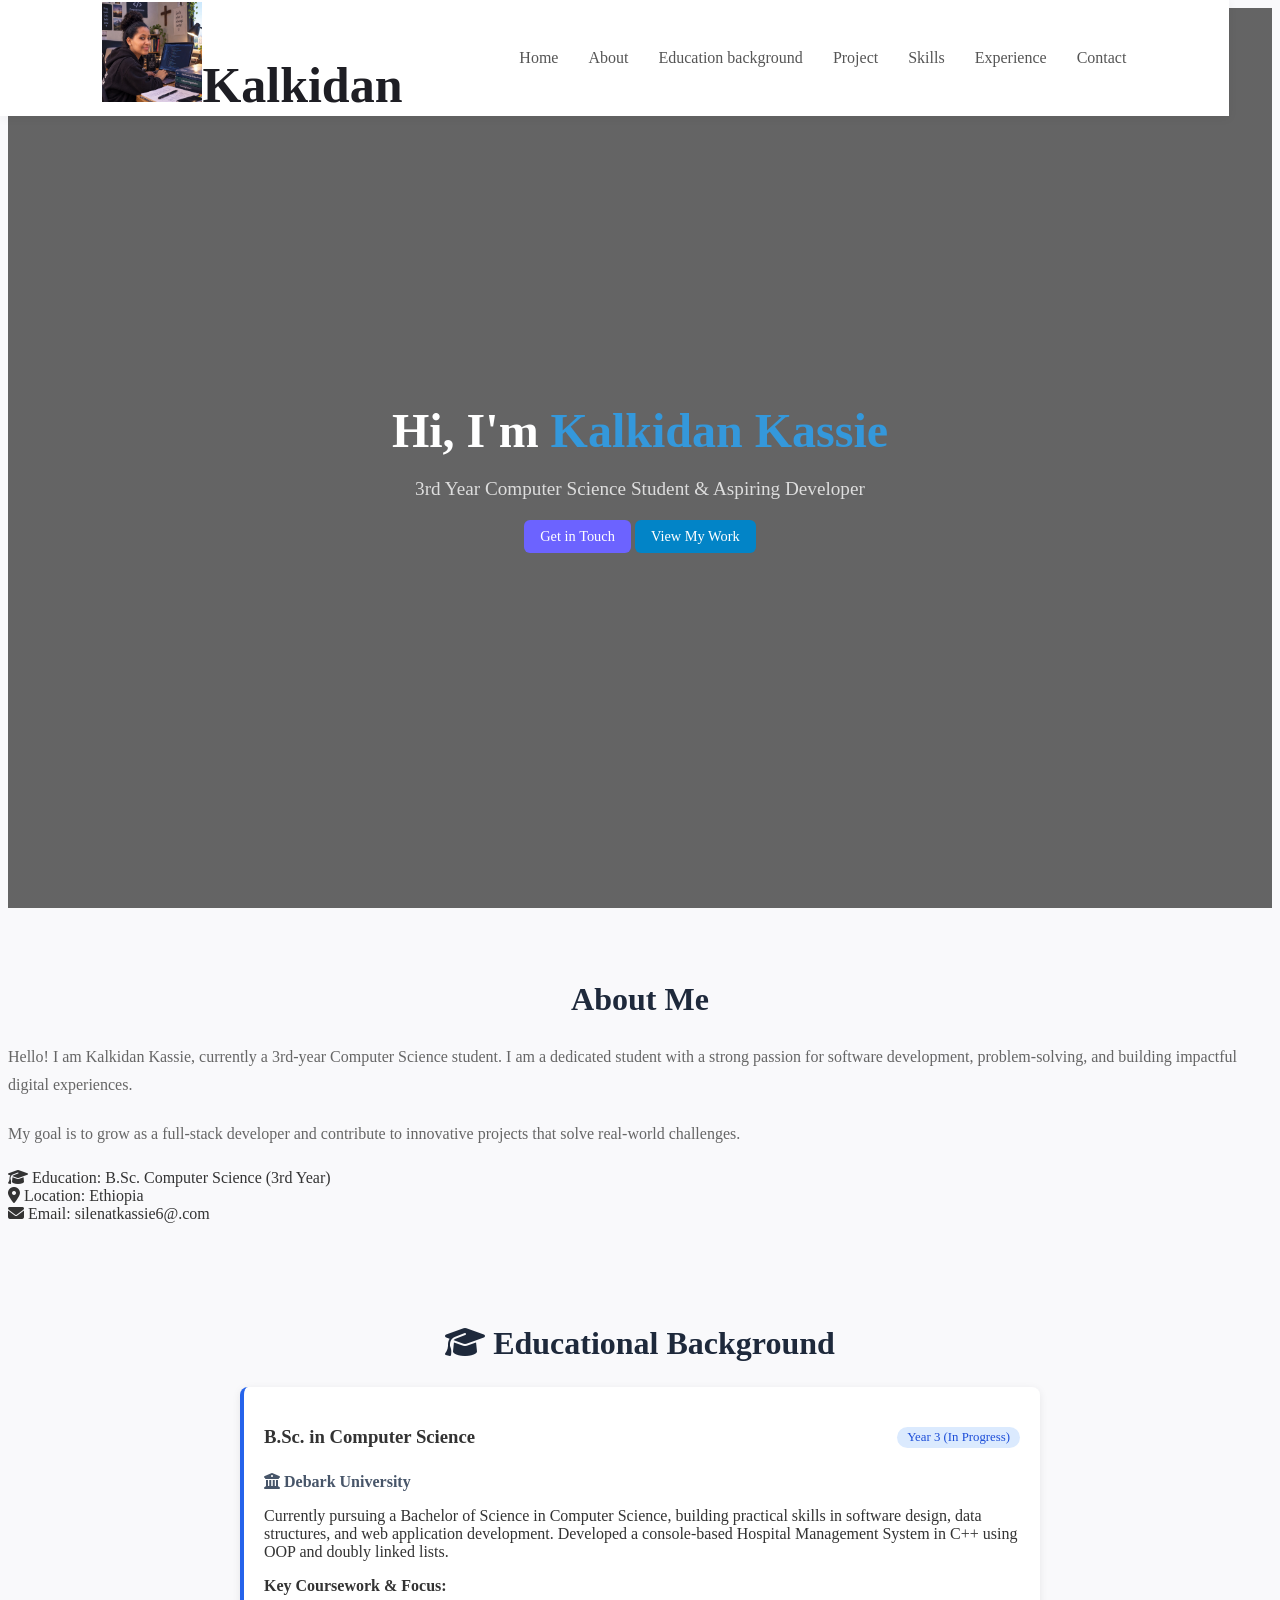
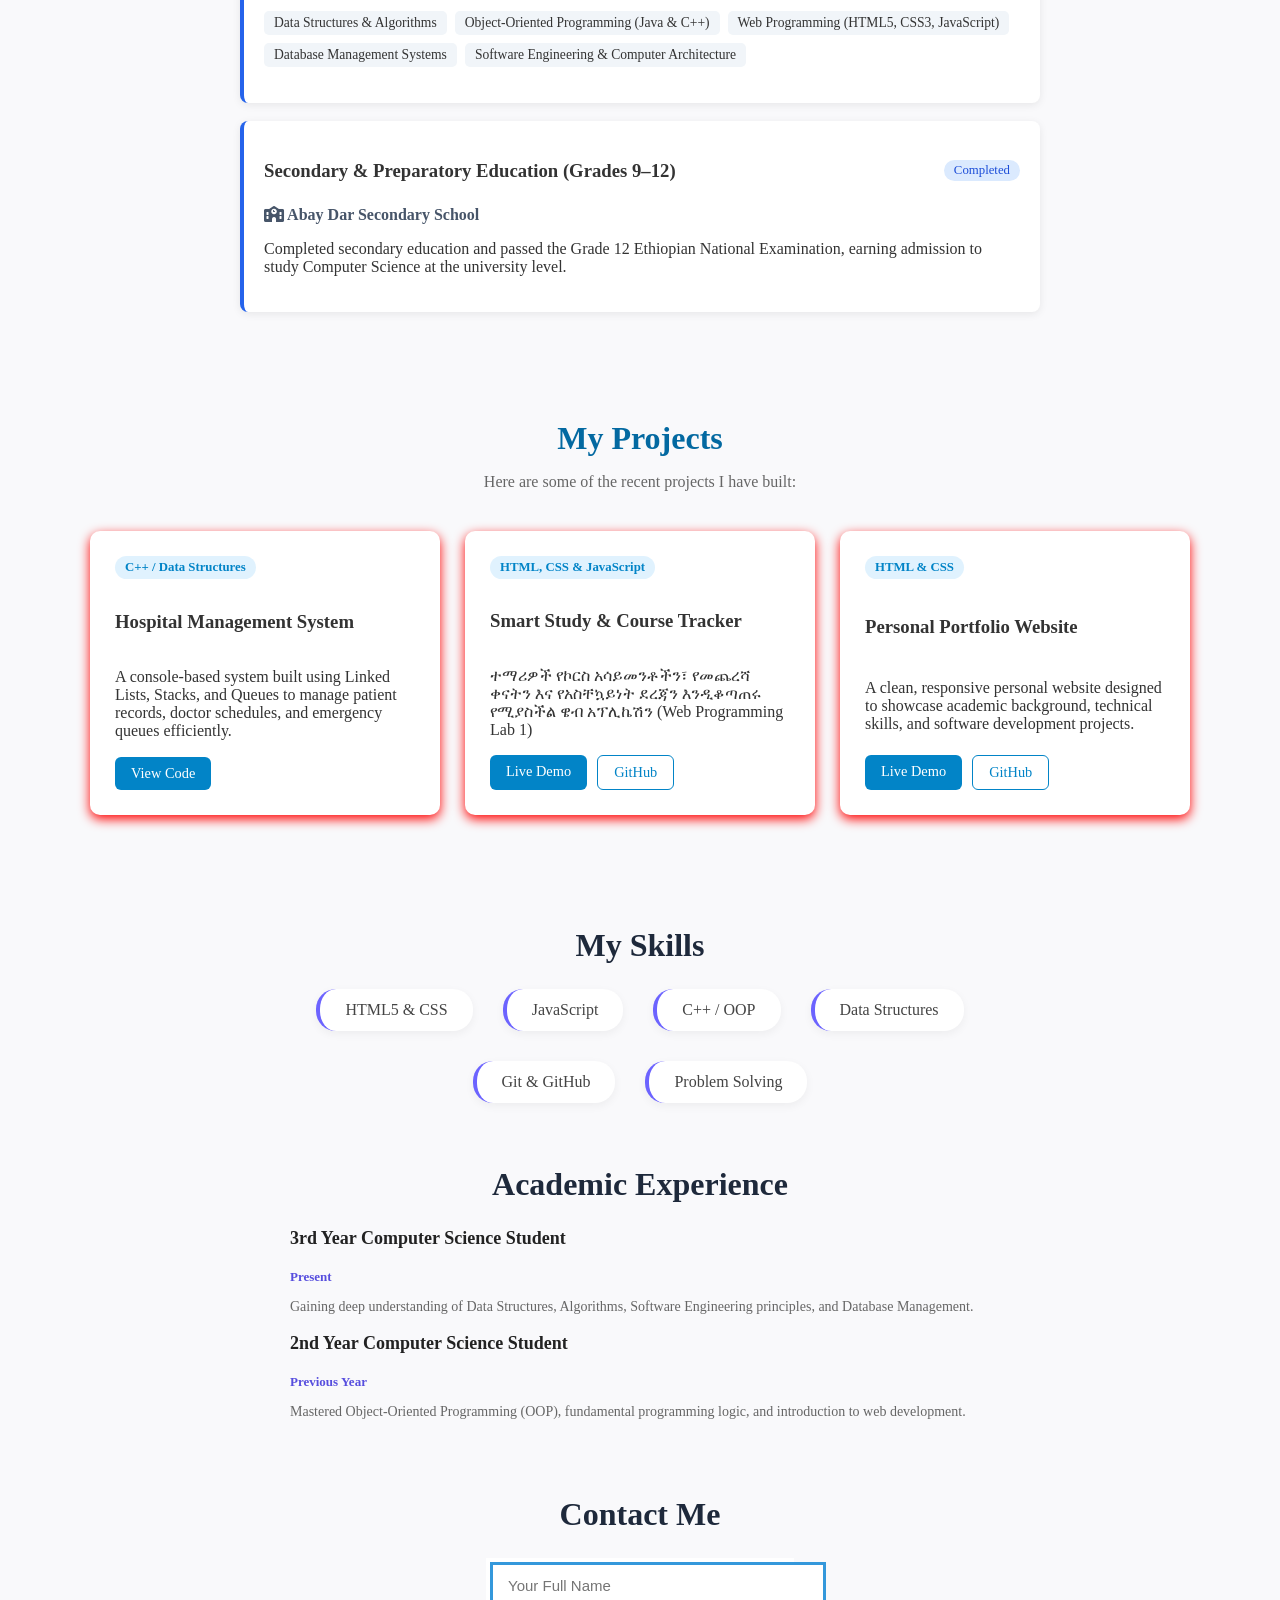
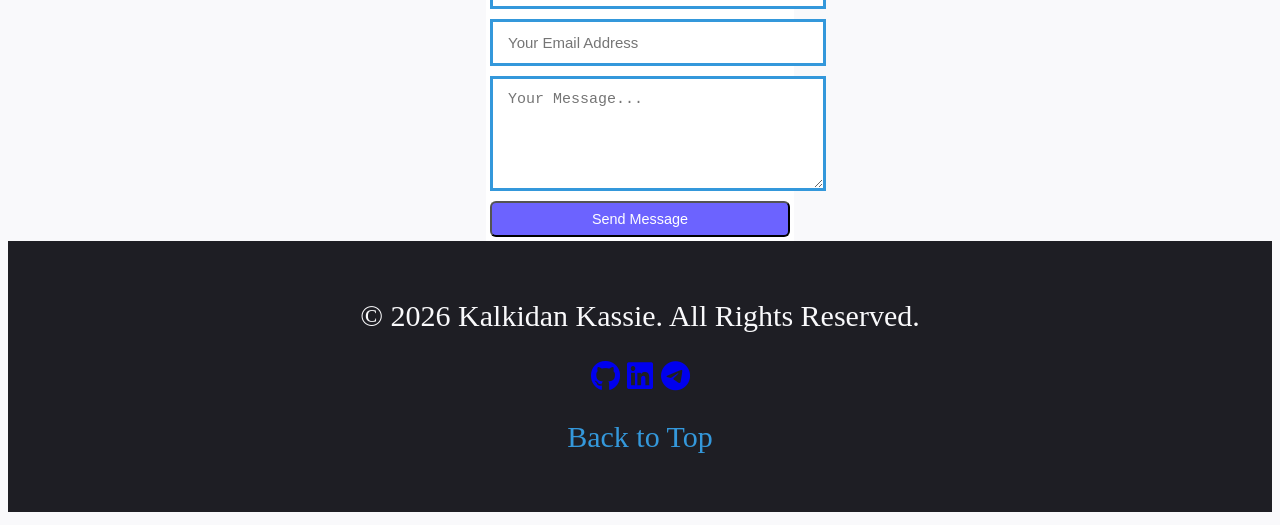
==== index.html @ 424e153a "Rename portifolio.html to index.html" ====
<!DOCTYPE html>
<html lang="en">
<head>
    <meta charset="UTF-8">
    <meta name="viewport" content="width=device-width, initial-scale=1.0">
    <title>Kalkidan Kassie - Portfolio</title>
    <link rel="stylesheet" href="cs.css">
    <link rel="stylesheet" href="https://cdnjs.cloudflare.com/ajax/libs/font-awesome/6.4.0/css/all.min.css" crossorigin="anonymous" referrerpolicy="no-referrer">
</head>
<body>

    <header>
        <div class="logo"><img src="si.jpg" alt="error" height="100px" width="100px">Kalkidan </div>
        <nav>
            <a href="#home" >Home</a>
            <a href="#about">About</a>
               <a href="#education " >Education background</a>
            <a href="#projects">Project</a>
            <a href="#skills">Skills</a>
            <a href="#experience">Experience</a>
            <a href="#contact" >Contact</a>
           
            
        </nav>
    </header>

    <section id="home"class="hero" >
        <div class="hero-content">
            <h1>Hi, I'm <span>Kalkidan Kassie</span></h1>
            <p>3rd Year Computer Science Student & Aspiring Developer</p>
           <a href="#contact" class="btn primary">Get in Touch</a>
           <a href="#projects" class="btn">View My Work</a>
        </div>
    </section>
    <br> <br>
    
    <section id="about" class="about">
        <h2 class="section-title">About Me</h2>
        <div class="about-container">
            <div class="about-text"> 
                <p>Hello! I am Kalkidan Kassie, currently a 3rd-year Computer Science student. I am a dedicated student with a strong passion for software development, problem-solving, and building impactful digital experiences.</p>
                <p>My goal is to grow as a full-stack developer and contribute to innovative projects that solve real-world challenges.</p>

                <div class="personal-info">
                    <div><i class="fa-solid fa-graduation-cap"></i> Education: B.Sc. Computer Science (3rd Year)</div>
                    <div><i class="fa-solid fa-location-dot"></i> Location: Ethiopia</div>
                    <div><i class="fa-solid fa-envelope"></i> Email: silenatkassie6@.com</div>
                </div>
            </div>
        </div>
    </section>  
    <br> <br>  
    <!-- Educational Background Section (Expanded Version) -->
<section id="education" class="education-section">
  <div class="container">
    <h2 class="section-title">
      <i class="fas fa-graduation-cap"></i> Educational Background
    </h2>

    <div class="education-timeline">
      <!-- University Education -->
      <div class="education-card">
        <div class="edu-header">
          <h3>B.Sc. in Computer Science</h3>
          <span class="edu-status">Year 3 (In Progress)</span>
        </div>
        <h4 class="institution">
          <i class="fas fa-university"></i> Debark University
        </h4>
        <p class="edu-description">
          Currently pursuing a Bachelor of Science in Computer Science, building practical skills in software design, data structures, and web application development. Developed a console-based Hospital Management System in C++ using OOP and doubly linked lists.
        </p>
        <div class="courses-list">
          <strong>Key Coursework & Focus:</strong>
          <ul>
            <li>Data Structures & Algorithms</li>
            <li>Object-Oriented Programming (Java & C++)</li>
            <li>Web Programming (HTML5, CSS3, JavaScript)</li>
            <li>Database Management Systems</li>
            <li>Software Engineering & Computer Architecture</li>
          </ul>
        </div>
      </div>

      <!-- High School Education -->
      <div class="education-card">
        <div class="edu-header">
          <h3>Secondary & Preparatory Education (Grades 9–12)</h3>
          <span class="edu-status">Completed</span>
        </div>
        <h4 class="institution">
          <i class="fas fa-school"></i> Abay Dar Secondary School
        </h4>
        <p class="edu-description">
          Completed secondary education and passed the Grade 12 Ethiopian National Examination, earning admission to study Computer Science at the university level.
        </p>
      </div>
    </div>
  </div>
</section>

    <!-- Projects Section -->
    <section id="projects" class="projects-section">
        <h2>My Projects</h2>
        <p class="section-subtitle">Here are some of the recent projects I have built:</p>

        <div class="projects-container">
            
            <!-- 1. Hospital Management System -->
            <div class="project-card">
                <div class="project-badge">C++ / Data Structures</div>
                <h3>Hospital Management System</h3>
                <p>A console-based system built using Linked Lists, Stacks, and Queues to manage patient records, doctor schedules, and emergency queues efficiently.</p>
                <div class="project-links">
                    
                    <a href="https://github.com/silenatkassie6-art/hospital-management-system" target="_blank" class="btn">View Code</a>
                    
                </div>
            </div>

            <!-- 2. Smart Study & Course Tracker (ይህ ከ tracker.html ጋር ያገናኘዋል) -->
            <div class="project-card">
                <div class="project-badge">HTML, CSS & JavaScript</div>
                <h3>Smart Study & Course Tracker</h3>
                <p>ተማሪዎች የኮርስ አሳይመንቶችን፣ የመጨረሻ ቀናትን እና የአስቸኳይነት ደረጃን እንዲቆጣጠሩ የሚያስችል ዌብ አፕሊኬሽን (Web Programming Lab 1)</p>
                <div class="project-links">
                    <a href="tracker.html" target="_blank" class="btn">Live Demo</a>
                    <a href="https://github.com/silenatkassie6-art/Silenat-Kassie" target="_blank" class="btn btn-outline">GitHub</a>
                </div>
            </div>

            <!-- 3. Personal Portfolio Website -->
            <div class="project-card">
                <div class="project-badge">HTML & CSS</div>
                <h3>Personal Portfolio Website</h3>
                <p>A clean, responsive personal website designed to showcase academic background, technical skills, and software development projects.</p>
                <div class="project-links">
                    <a href="portifolio.html" class="btn">Live Demo</a>
                    <a href="#" class="btn btn-outline">GitHub</a>
                </div>
            </div>

        </div>
    </section>
    <br><br>

    <section id="skills" class="skills">
        <h2 class="section-title">My <span>Skills</span></h2>
        <div class="skills-grid">
            <div class="skill-item">HTML5 & CSS</div>
            <div class="skill-item">JavaScript</div>
            <div class="skill-item">C++ / OOP</div>
            <div class="skill-item">Data Structures</div>
            <div class="skill-item">Git & GitHub</div>
            <div class="skill-item">Problem Solving</div>
        </div>
    </section>
    <br><br>

    <section id="experience" class="experience">
        <h2 class="section-title">Academic <span>Experience</span></h2>
        <div class="timeline">
            <div class="timeline-item">
                <h3>3rd Year Computer Science Student</h3>
                <span>Present</span>
                <p>Gaining deep understanding of Data Structures, Algorithms, Software Engineering principles, and Database Management.</p>
            </div>
            <div class="timeline-item">
                <h3>2nd Year Computer Science Student</h3>
                <span>Previous Year</span>
                <p>Mastered Object-Oriented Programming (OOP), fundamental programming logic, and introduction to web development.</p>
            </div>
        </div>
    </section>
    <br><br>

    <section id="contact" class="contact">
        <h2 class="section-title">Contact <span>Me</span></h2>
        <div class="contact-box">
            <form>
                <input type="text" placeholder="Your Full Name" required>
                <input type="email" placeholder="Your Email Address" required>
                <textarea rows="5" placeholder="Your Message..." required></textarea>
                <button type="submit" class="btn primary">Send Message</button>
            </form>
        </div>
    </section>

    <footer>
        <div class="foot"></div>
        <p>© 2026 Kalkidan Kassie. All Rights Reserved.</p>
        <div class="social-links" style="margin: 10px 0;">
           <a href="https://github.com/silenatkassie6-art" target="_blank" aria-label="GitHub Profile"><i class="fab fa-github"></i></a>
            <a href="https://linkedin.com" target="_blank" aria-label="LinkedIn Profile"><i class="fab fa-linkedin"></i></a>
            <a href="https://t.me/kal27_r" target="_blank" aria-label="Telegram"><i class="fab fa-telegram"></i></a>
        </div>
        <p><a href="#home">Back to Top</a></p>
    </footer>
</body>
</html>
---- cs.css ----
body {
    background-color: #f9f9fb;
    color: #333;
}

header {
    position: fixed;
    top: 0;
    left: 0;
    width: 80%;
    background: #ffffff;
    box-shadow: 0 2px 10px rgba(0,0,0,0.05);
    display: flex;
  justify-content: flex-end;
  justify-content: space-between;
    align-items: center;
    padding: 2px 8%;
   z-index: 1000; 
}

.logo {
    font-size: 50px;
    font-weight: 700;
    color:#1e1e24;
}

.logo span {
    color: #574ede;
}

nav {
    display: flex;
    align-items: center;
    gap: 30px;
}

nav a {
    text-decoration: none;
    color: #555;
    font-weight: 500;

}

nav a:hover, nav a.active {
    color:#3498db;
}



.hero{
    height: 100vh;
    background: linear-gradient(rgba(0,0,0,0.6), rgba(0,0,0,0.6)), url('https://images.unsplash.com/photo-1555066931-4365d14bab8c?auto=format&fit=crop&w=1350&q=80') no-repeat center center/cover;
    display: flex;
    justify-content: center;
    align-items: center;
    text-align: center;
    color: #fff;
    padding: 0 20px;
    margin-bottom: 10px;
}

.hero-content h1 {
    font-size: 3rem;
    margin-bottom: 10px;
}

.hero-content h1 span {
    color:#3498db;
}

.hero-content p {
    font-size: 1.2rem;
    margin-bottom: 20px;
    color:#ddd;
}

.btn {
    padding: 10px 25px;
    border-radius: 25px;
    text-decoration: none;
    font-weight: 500;
    transition: 0.3s;
     display: inline-block;
}

.btn.primary {
    background: #6c63ff;
    color: #fff;
}

.btn.primary:hover {
    background: #574ede;
}

.btn.secondary {
    background: #fff;
    color: #6c63ff;
    border: 2px solid #6c63ff;
}

.btn.secondary:hover {
    background: #6c63ff;
    color: #fff;
}


gap
section {
    padding: 100px 10% 80px 10%;
}

.section-title {
    text-align: center;
    font-size: 32px;
    margin-bottom: 50px;
    color:#0284c7;
}



about
.about-container {
    max-width: 800px;
    margin: 0 auto;
    background: #fff;
    padding: 40px;
    border-radius: 10px;
color: #0284c7;
}

.about-text p {
    font-size: 16px;
    line-height: 1.8;
    color: #666;
    margin-bottom: 20px;
}
.education-section {
  padding: 40px 20px;
  max-width: 800px;
  margin: auto;
}

.section-title {
  text-align: center;
  margin-bottom: 25px;
  color: #1e293b;
}

.education-card {
  background: #ffffff;
  padding: 20px;
  margin-bottom: 18px;
  border-left: 4px solid #2563eb;
  border-radius: 8px;
  box-shadow: 0 2px 8px rgba(0, 0, 0, 0.08);
}

.edu-header {
  display: flex;
  justify-content: space-between;
  align-items: center;
  flex-wrap: wrap;
}

.edu-status {
  background: #dbeafe;
  color: #1d4ed8;
  font-size: 0.8rem;
  padding: 3px 10px;
  border-radius: 12px;
}

.institution {
  color: #475569;
  margin: 6px 0 10px;
}

.courses-list ul {
  display: flex;
  flex-wrap: wrap;
  gap: 8px;
  list-style: none;
  padding: 0;
}

.courses-list li {
  background: #f1f5f9;
  padding: 4px 10px;
  border-radius: 5px;
  font-size: 0.85rem;
}

.projects-section {
    max-width: 1100px;
    margin: 50px auto;
    padding: 0 20px;
}

.projects-section h2 {
    text-align: center;
    font-size: 2rem;
    color: #0369a1;
    margin-bottom: 10px;
}

.section-subtitle {
    text-align: center;
    color: #666;
    margin-bottom: 40px;
}

/* ካርዶቹን ጎን ለጎን የሚያስቀምጥ Grid */
.projects-container {
    display: grid;
    grid-template-columns: repeat(auto-fit, minmax(300px, 1fr));
    gap: 25px;
}

/* የእያንዳንዱ ፕሮጀክት ካርድ ዲዛይን */
.project-card {
    background-color: #ffffff;
    border-radius: 10px;
    padding: 25px;
    box-shadow: 0 4px 12px red;
    transition: transform 0.3s ease, box-shadow 0.3s ease;
    display: flex;
    flex-direction: column;
    justify-content: space-between;
}

/* ማውሱ ካርዱ ላይ ሲያርፍ ወደ ላይ ከፍ እንዲል */
.project-card:hover {
    transform: translateY(-6px);
    box-shadow: 0 8px 20px rgba(0, 0, 0, 0.12);
}

.project-badge {
    display: inline-block;
    background-color: #e0f2fe;
    color: #0284c7;
    font-size: 0.8rem;
    font-weight: 600;
    padding: 4px 10px;
    border-radius: 20px;
    margin-bottom: 12px;
    width: fit-content;
}


/* የቁልፎች (Buttons) ዲዛይን */
.project-links {
    display: flex;
    gap: 10px;
}

.btn {
    display: inline-block;
    text-decoration: none;
    background-color: #0284c7;
    color: #ffffff;
    padding: 8px 16px;
    border-radius: 6px;
    font-size: 0.9rem;
    font-weight: 500;
    transition: background-color 0.3s ease;
}

.btn:hover {
    background-color: #0369a1;
}

.btn-outline {
    background-color: transparent;
    color: #0284c7;
    border: 1.5px solid #0284c7;
}

.btn-outline:hover {
    background-color: #0284c7;
    color: #ffffff;
}


.skills-grid {
    display: flex;
    flex-wrap: wrap;
    justify-content: center;
    gap: 30px;
    max-width: 700px;
    margin: 0 auto;
}

.skill-item {
    background: #fff;
    padding: 12px 25px;
    border-radius: 20px;
    box-shadow: 0 3px 10px rgba(0,0,0,0.05);
    font-weight: 500;
    color: #444;
    border-left: 4px solid #6c63ff;
}

.timeline {
    max-width: 700px;
    margin: 0 auto;
  
}

.timeline-item h3 {
    font-size: 18px;
    color: #222;
}

.timeline-item span {
    font-size: 13px;
    color: #574ede;
    font-weight: 600;
    
    margin-bottom: 10px;
}

.timeline-item p {
    font-size: 14px;
    color: #666;
}
.contact-box {
    max-width: 300px;
    margin: 0 auto;
    background: #fff;
    padding: 4px;
  
   
}

.contact-box form {
    display: flex;
    flex-direction: column;
    gap: 10px;
    
}

.contact-box input, 
.contact-box textarea {
    width: 100%;
    padding: 12px 15px;
    border: 3px solid #3498db;
    font-size: 15px;
}

.contact-box input:focus, 
.contact-box textarea:focus {
    border-color: #6c63ff;
}
footer {
    background: #1e1e24;
    color: #f9f9fb;
    padding: 30px 20px;
    text-align: center;
    font-size: 30px;
    line-height:1;
}

footer p a {
    color: #3498db;
    text-decoration: none;
    font-weight: 2px;
}

footer p a:hover {
    text-decoration: underline;
}
.foot a{
    color:#574ede;
    size: 1px;
    position: 1.5s;
    display: flex;
    gap: 200px;
  transform: translateY(-3px);}
.foot {
    display: flex;
    gap: 20px;
}
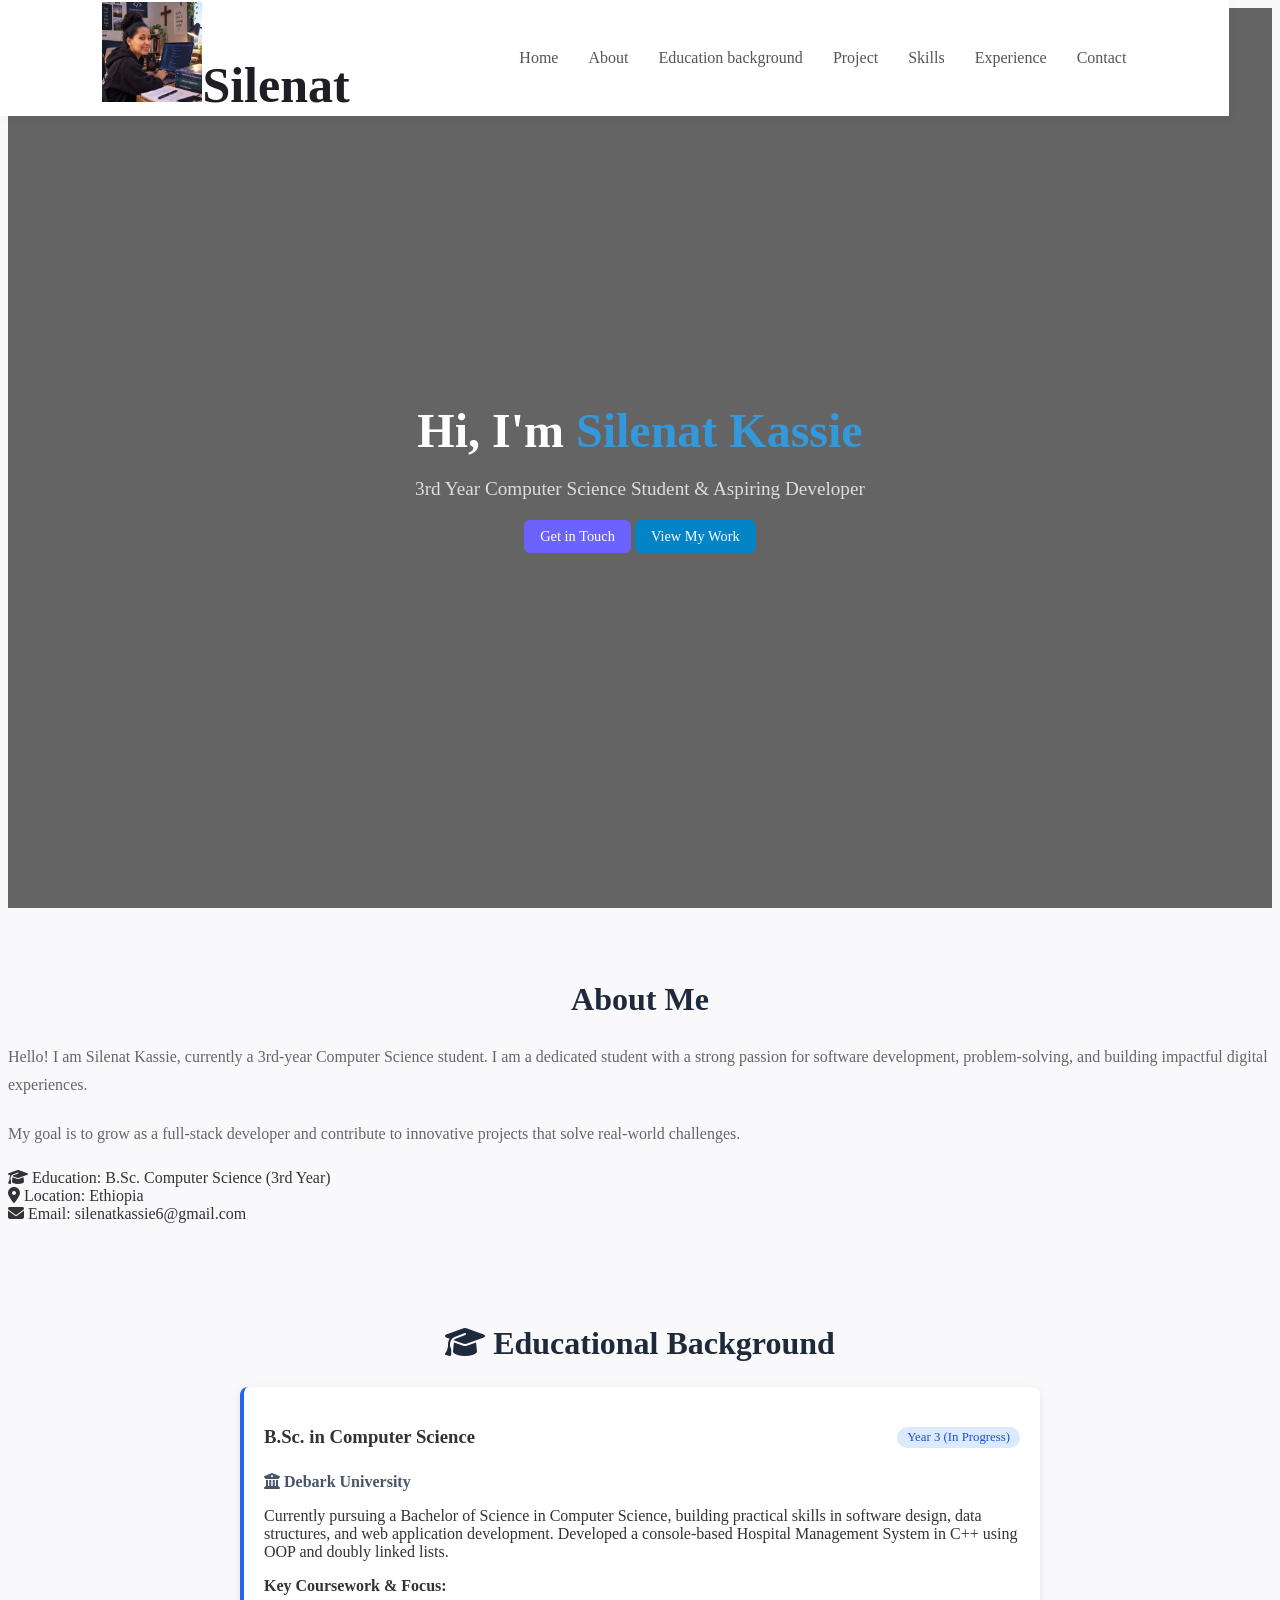
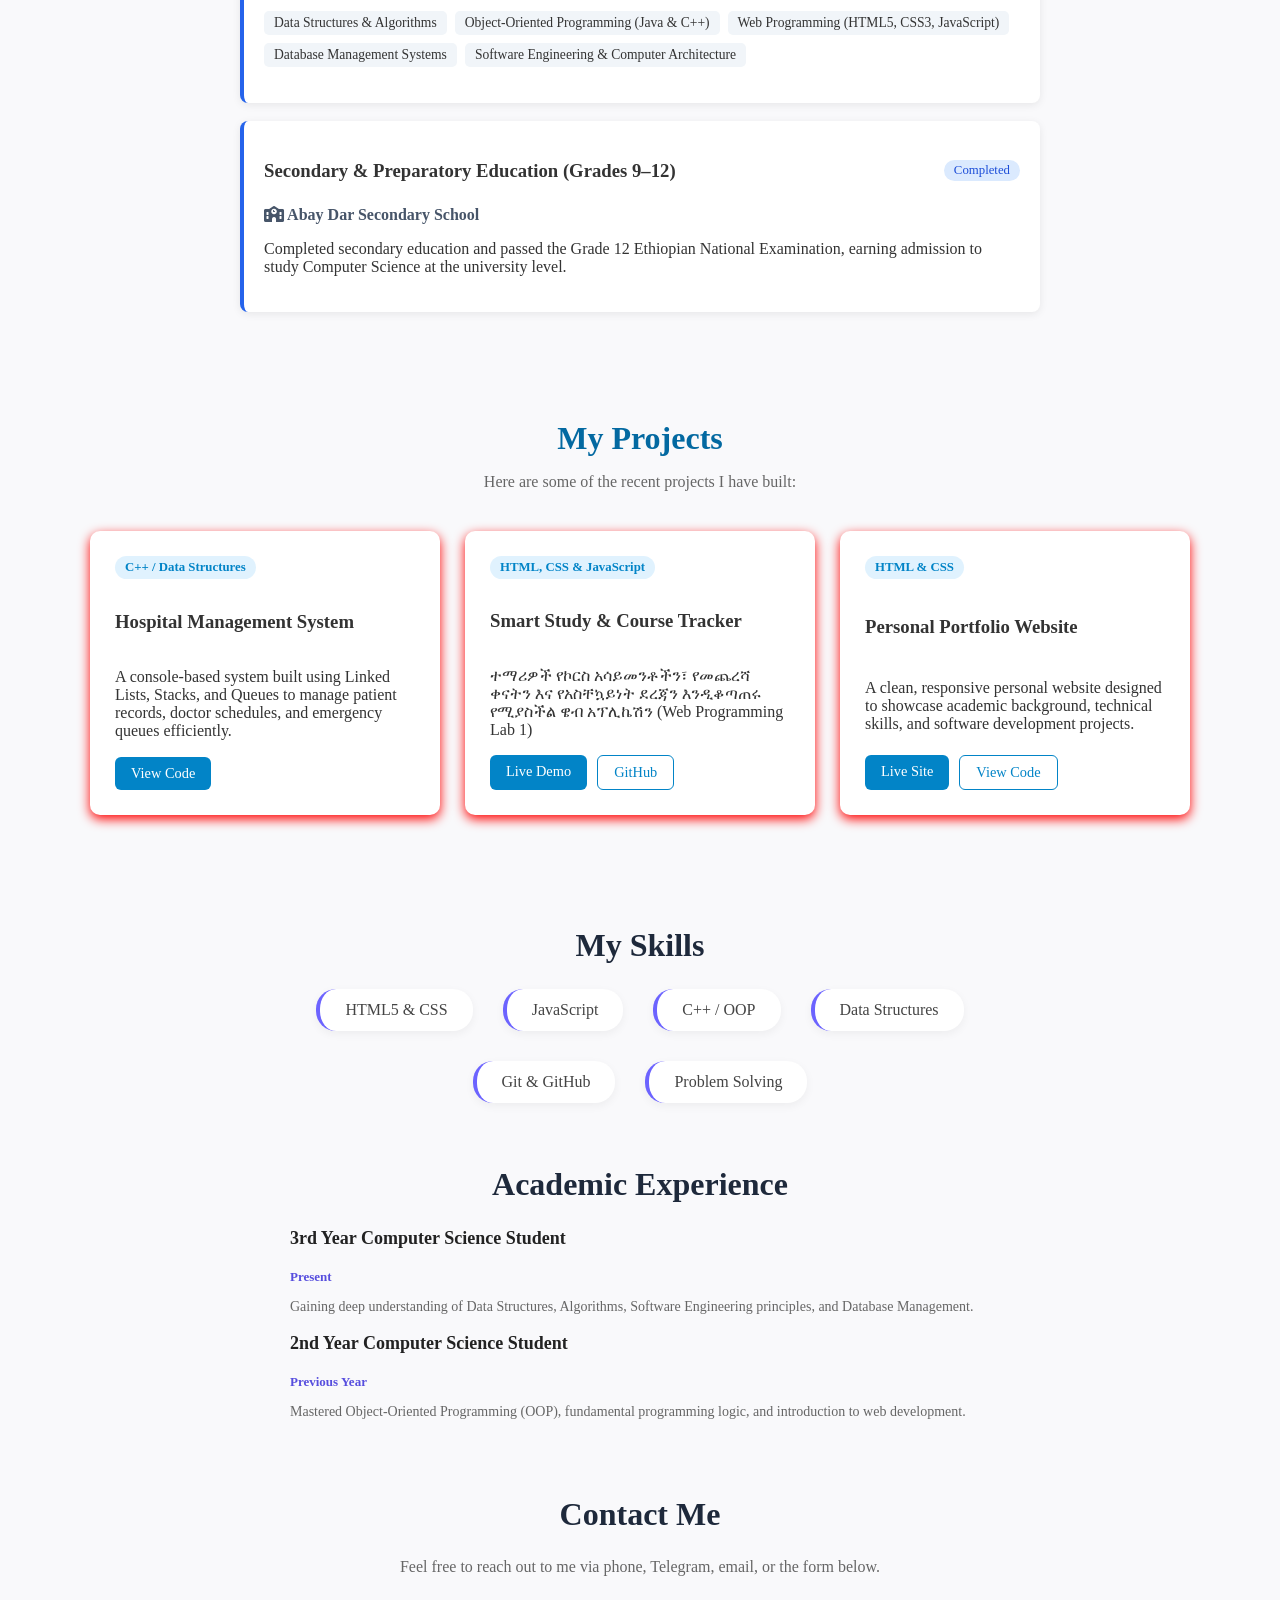
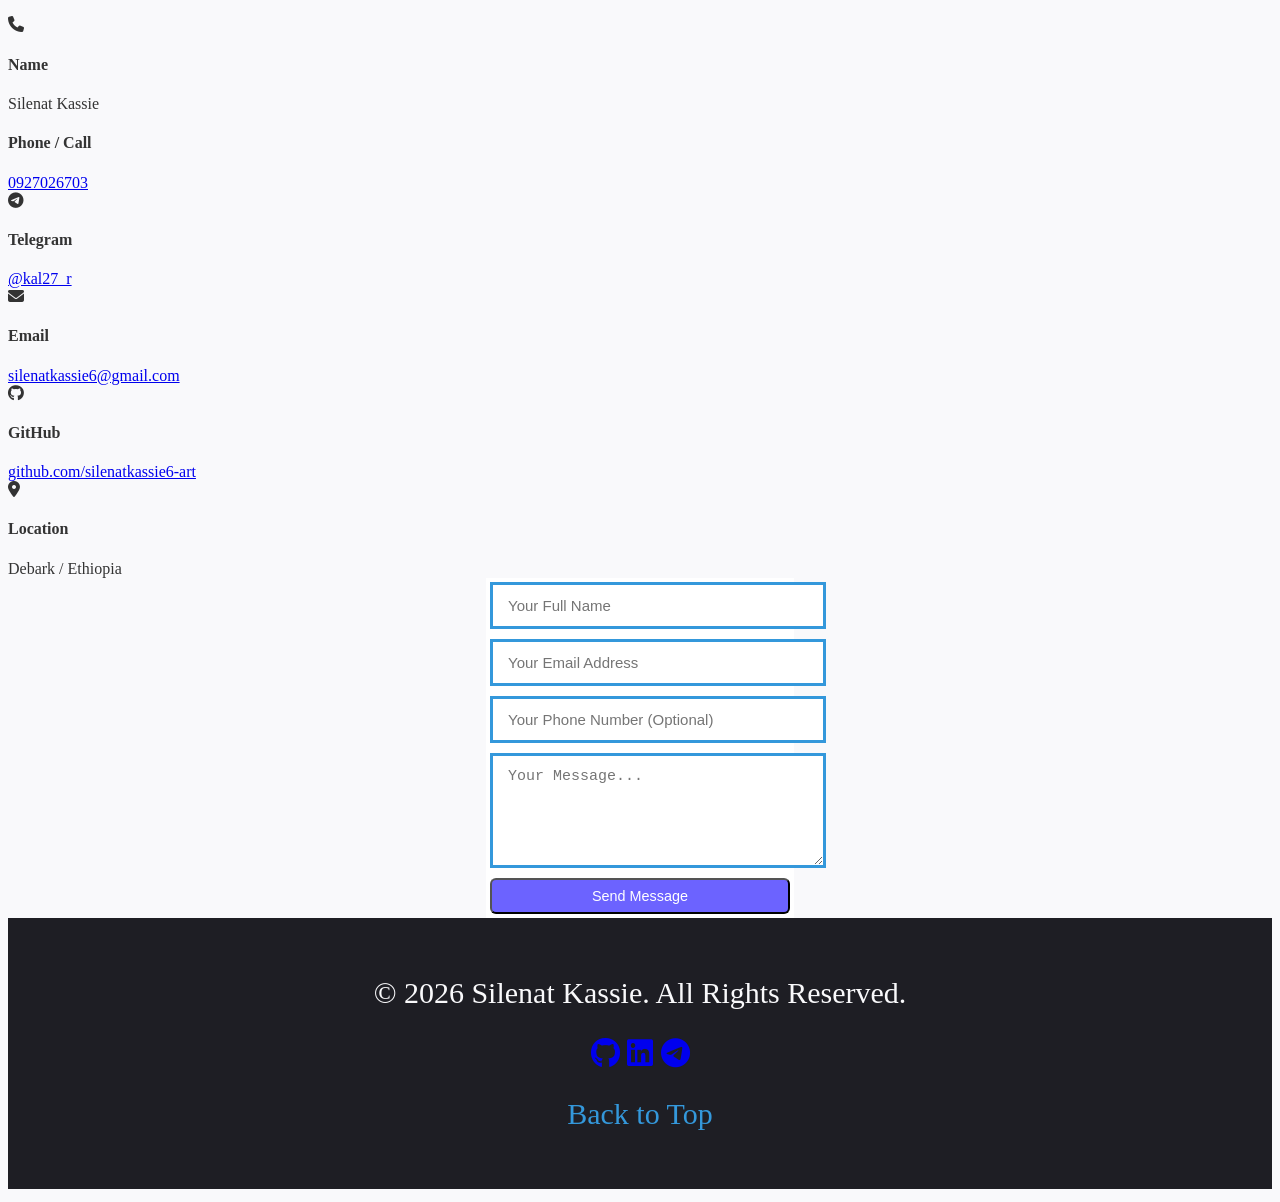
==== commit c63bebbe: "Change portfolio name and update contact details Updated the portfolio page to reflect the name chan" ====
--- a/index.html
+++ b/index.html
@@ -3,18 +3,18 @@
 <head>
     <meta charset="UTF-8">
     <meta name="viewport" content="width=device-width, initial-scale=1.0">
-    <title>Kalkidan Kassie - Portfolio</title>
+    <title>Silenat Kassie - Portfolio</title>
     <link rel="stylesheet" href="cs.css">
     <link rel="stylesheet" href="https://cdnjs.cloudflare.com/ajax/libs/font-awesome/6.4.0/css/all.min.css" crossorigin="anonymous" referrerpolicy="no-referrer">
 </head>
 <body>
 
     <header>
-        <div class="logo"><img src="si.jpg" alt="error" height="100px" width="100px">Kalkidan </div>
+        <div class="logo"><img src="si.jpg" alt="error" height="100px" width="100px">Silenat </div>
         <nav>
             <a href="#home" >Home</a>
             <a href="#about">About</a>
-               <a href="#education " >Education background</a>
+               <a href="#education">Education background</a>
             <a href="#projects">Project</a>
             <a href="#skills">Skills</a>
             <a href="#experience">Experience</a>
@@ -26,7 +26,7 @@
 
     <section id="home"class="hero" >
         <div class="hero-content">
-            <h1>Hi, I'm <span>Kalkidan Kassie</span></h1>
+            <h1>Hi, I'm <span>Silenat Kassie</span></h1>
             <p>3rd Year Computer Science Student & Aspiring Developer</p>
            <a href="#contact" class="btn primary">Get in Touch</a>
            <a href="#projects" class="btn">View My Work</a>
@@ -38,13 +38,13 @@
         <h2 class="section-title">About Me</h2>
         <div class="about-container">
             <div class="about-text"> 
-                <p>Hello! I am Kalkidan Kassie, currently a 3rd-year Computer Science student. I am a dedicated student with a strong passion for software development, problem-solving, and building impactful digital experiences.</p>
+                <p>Hello! I am Silenat Kassie, currently a 3rd-year Computer Science student. I am a dedicated student with a strong passion for software development, problem-solving, and building impactful digital experiences.</p>
                 <p>My goal is to grow as a full-stack developer and contribute to innovative projects that solve real-world challenges.</p>
 
                 <div class="personal-info">
                     <div><i class="fa-solid fa-graduation-cap"></i> Education: B.Sc. Computer Science (3rd Year)</div>
                     <div><i class="fa-solid fa-location-dot"></i> Location: Ethiopia</div>
-                    <div><i class="fa-solid fa-envelope"></i> Email: silenatkassie6@.com</div>
+                    <div><i class="fa-solid fa-envelope"></i> Email: silenatkassie6@gmail.com</div>
                 </div>
             </div>
         </div>
@@ -135,8 +135,9 @@
                 <h3>Personal Portfolio Website</h3>
                 <p>A clean, responsive personal website designed to showcase academic background, technical skills, and software development projects.</p>
                 <div class="project-links">
-                    <a href="portifolio.html" class="btn">Live Demo</a>
-                    <a href="#" class="btn btn-outline">GitHub</a>
+<a href="https://silenatkassie6-art.github.io/portifolio.css/" target="_blank" rel="noopener noreferrer" class="btn">Live Site</a>
+                    <a href="https://github.com/silenatkassie6-art/portifolio.css" target="_blank" rel="noopener noreferrer" class="btn btn-outline">View Code</a>
+                    
                 </div>
             </div>
 
@@ -174,21 +175,74 @@
     </section>
     <br><br>
 
-    <section id="contact" class="contact">
-        <h2 class="section-title">Contact <span>Me</span></h2>
+  <section id="contact" class="contact">
+    <h2 class="section-title">Contact <span>Me</span></h2>
+    <p class="section-subtitle">Feel free to reach out to me via phone, Telegram, email, or the form below.</p>
+
+    <div class="contact-container">
+        <!-- 1. ቀጥታ መገናኛ መንገዶች (Direct Contact Info) -->
+        <div class="contact-info">
+            <div class="info-item">
+                <i class="fa-solid fa-phone"></i>
+                <div>
+                    <h4>Name</h4>
+                    <span>Silenat Kassie</span>
+                </div>
+                <div>
+                    <h4>Phone / Call</h4>
+                    <a href="tel:+251927026703"> 0927026703</a>
+                </div>
+            </div>
+
+            <div class="info-item">
+                <i class="fa-brands fa-telegram"></i>
+                <div>
+                    <h4>Telegram</h4>
+                    <a href="https://t.me/kal27_r" target="_blank" rel="noopener noreferrer">@kal27_r</a>
+                </div>
+            </div>
+
+            <div class="info-item">
+                <i class="fa-solid fa-envelope"></i>
+                <div>
+                    <h4>Email</h4>
+                    <a href="mailto:silenatkassie6@gmail.com">silenatkassie6@gmail.com</a>
+                </div>
+            </div>
+
+            <div class="info-item">
+                <i class="fa-brands fa-github"></i>
+                <div>
+                    <h4>GitHub</h4>
+                    <a href="https://github.com/silenatkassie6-art" target="_blank" rel="noopener noreferrer">github.com/silenatkassie6-art</a>
+                </div>
+            </div>
+
+            <div class="info-item">
+                <i class="fa-solid fa-location-dot"></i>
+                <div>
+                    <h4>Location</h4>
+                    <span>Debark / Ethiopia</span>
+                </div>
+            </div>
+        </div>
+
+        <!-- 2. የመልዕክት መላኪያ ፎርም (Contact Form) -->
         <div class="contact-box">
-            <form>
-                <input type="text" placeholder="Your Full Name" required>
-                <input type="email" placeholder="Your Email Address" required>
-                <textarea rows="5" placeholder="Your Message..." required></textarea>
+            <form action="https://formsubmit.co/silenatkassie6@gmail.com" method="POST">
+                <input type="text" name="name" placeholder="Your Full Name" required>
+                <input type="email" name="email" placeholder="Your Email Address" required>
+                <input type="tel" name="phone" placeholder="Your Phone Number (Optional)">
+                <textarea name="message" rows="5" placeholder="Your Message..." required></textarea>
                 <button type="submit" class="btn primary">Send Message</button>
             </form>
         </div>
-    </section>
+    </div>
+</section>
 
     <footer>
         <div class="foot"></div>
-        <p>© 2026 Kalkidan Kassie. All Rights Reserved.</p>
+        <p>© 2026 Silenat Kassie. All Rights Reserved.</p>
         <div class="social-links" style="margin: 10px 0;">
            <a href="https://github.com/silenatkassie6-art" target="_blank" aria-label="GitHub Profile"><i class="fab fa-github"></i></a>
             <a href="https://linkedin.com" target="_blank" aria-label="LinkedIn Profile"><i class="fab fa-linkedin"></i></a>
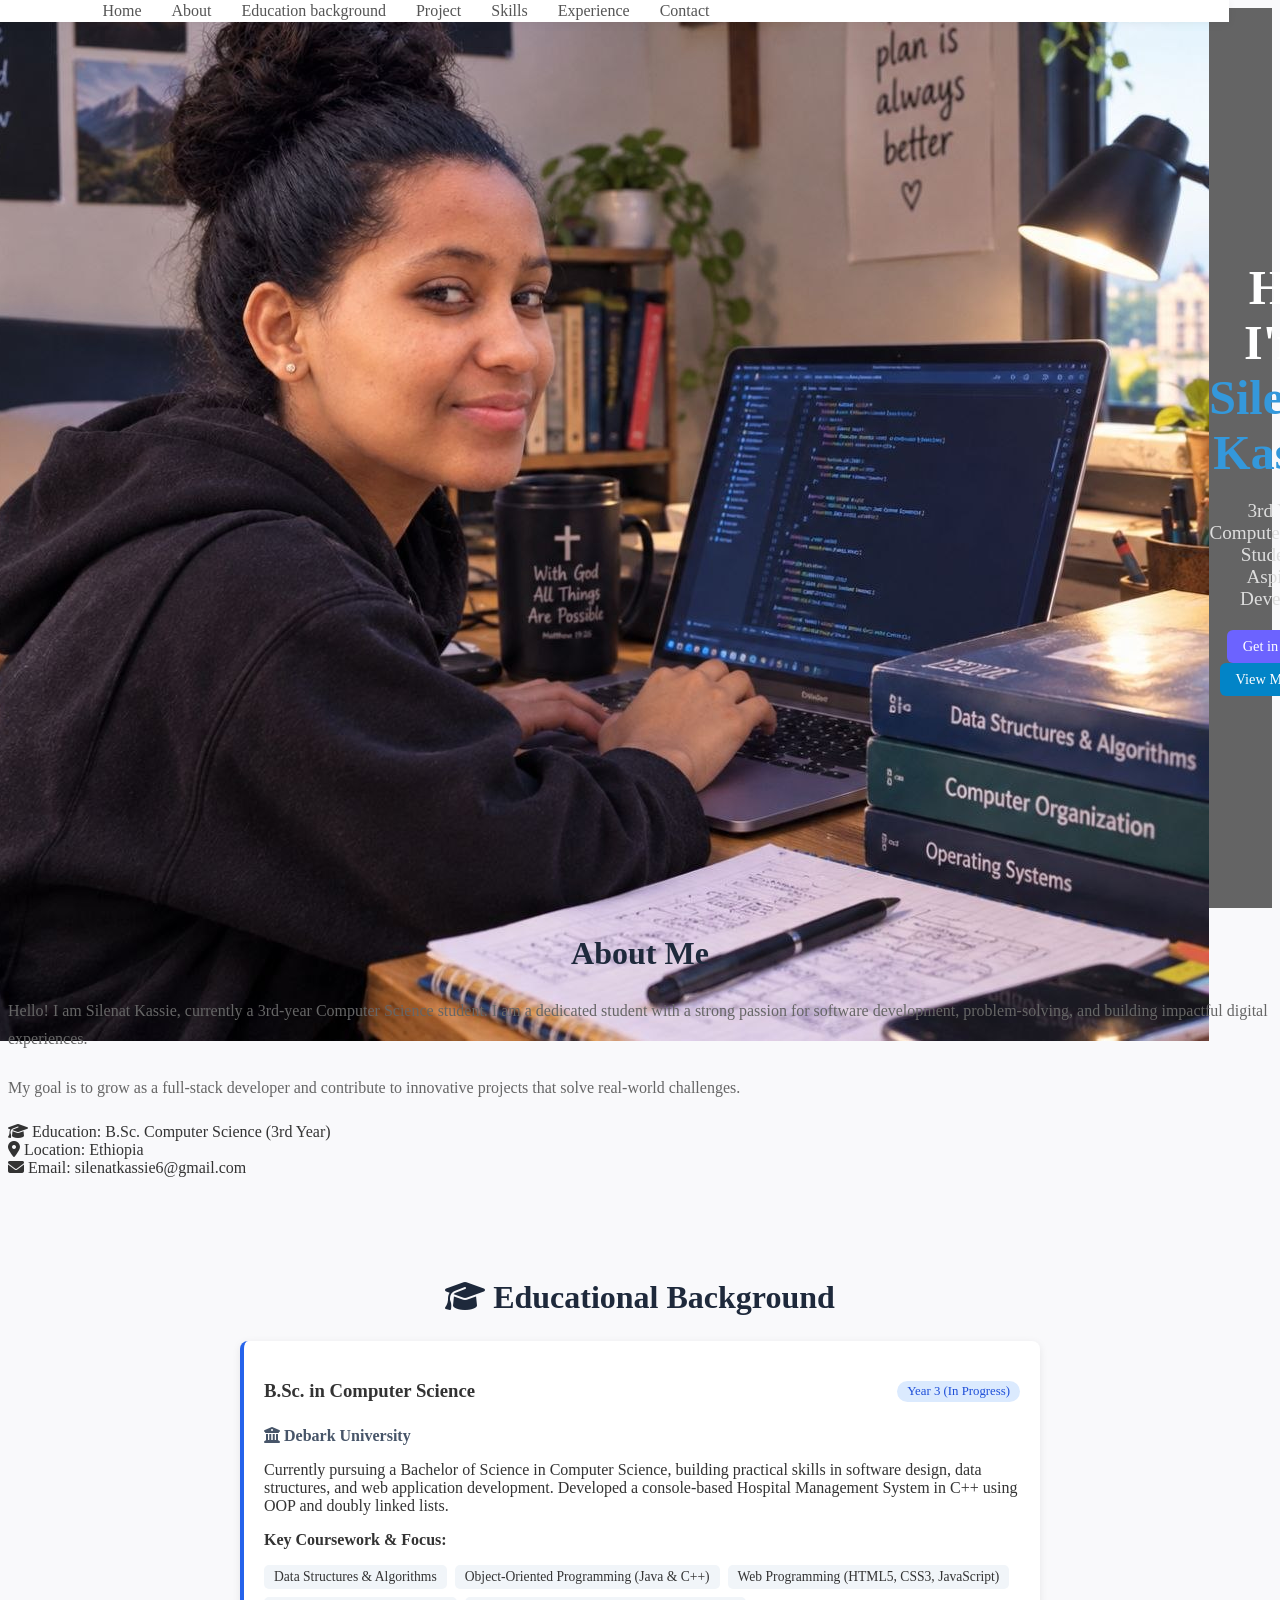
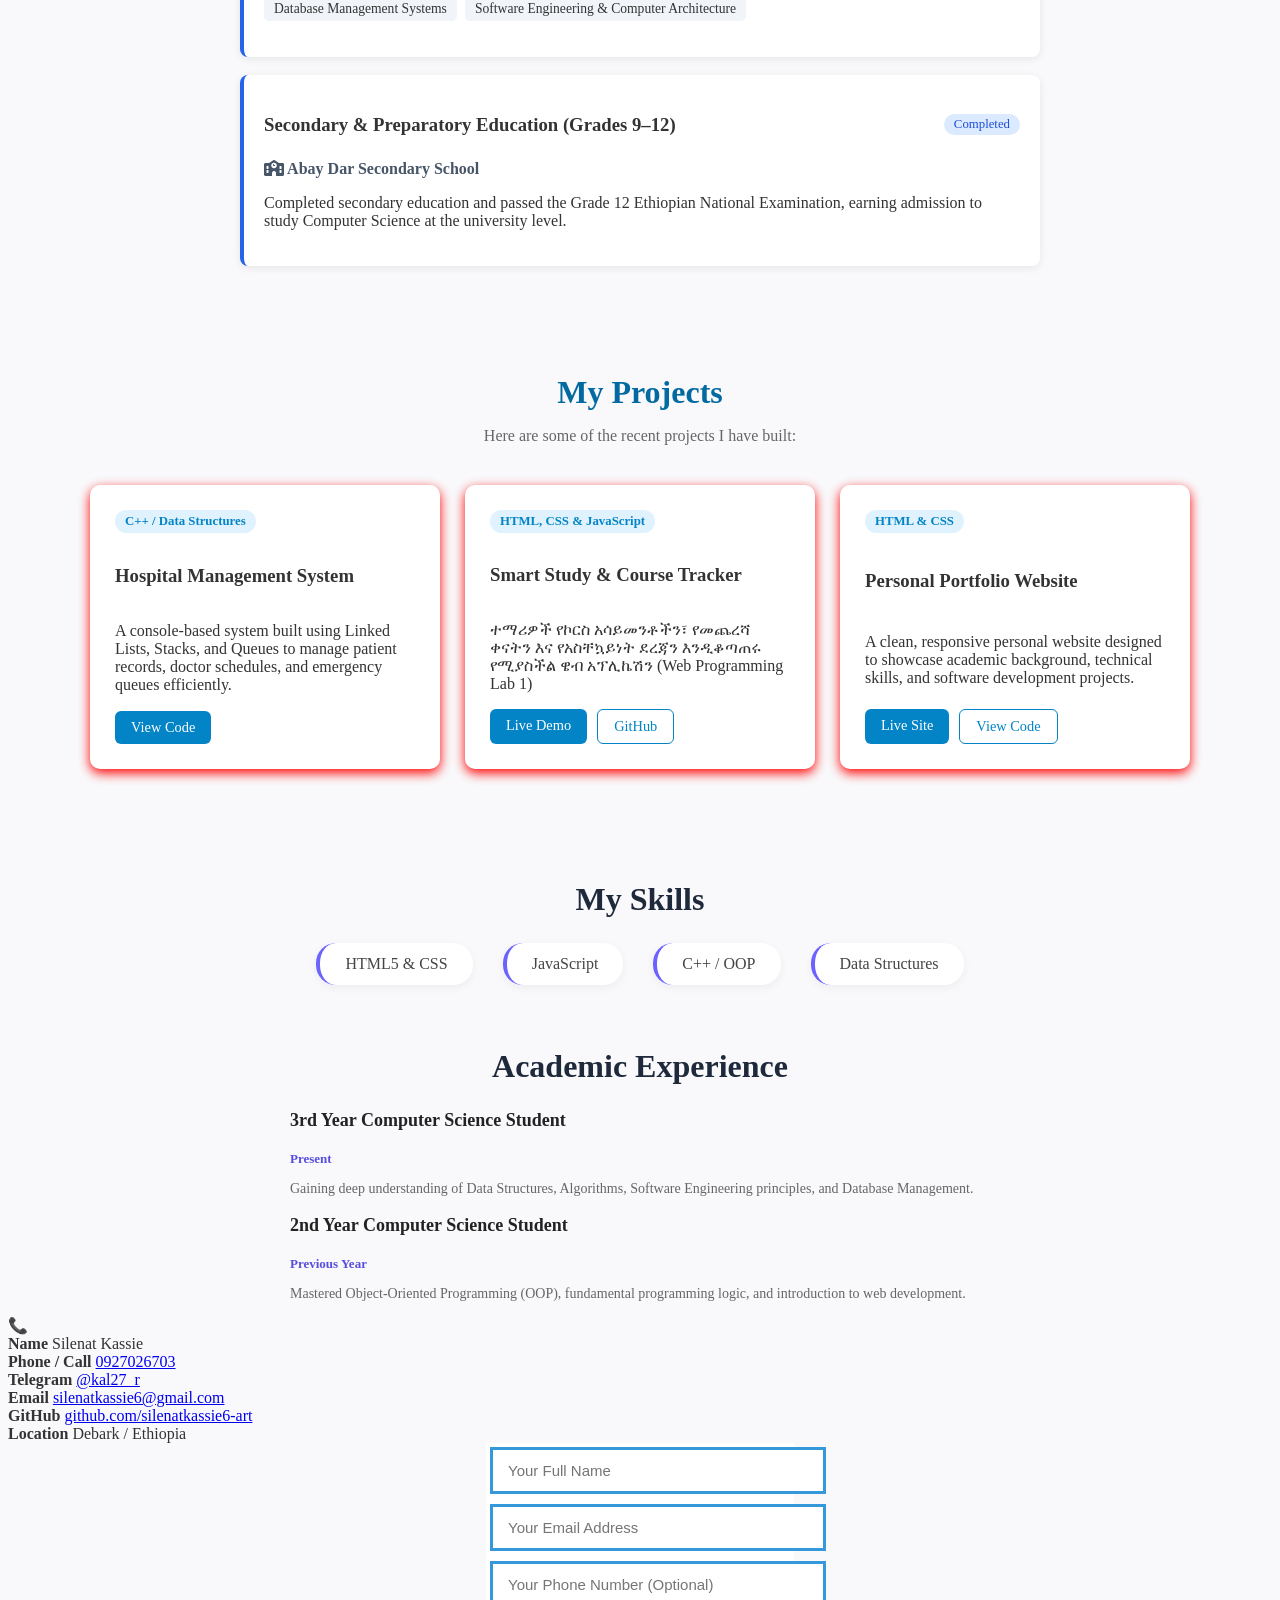
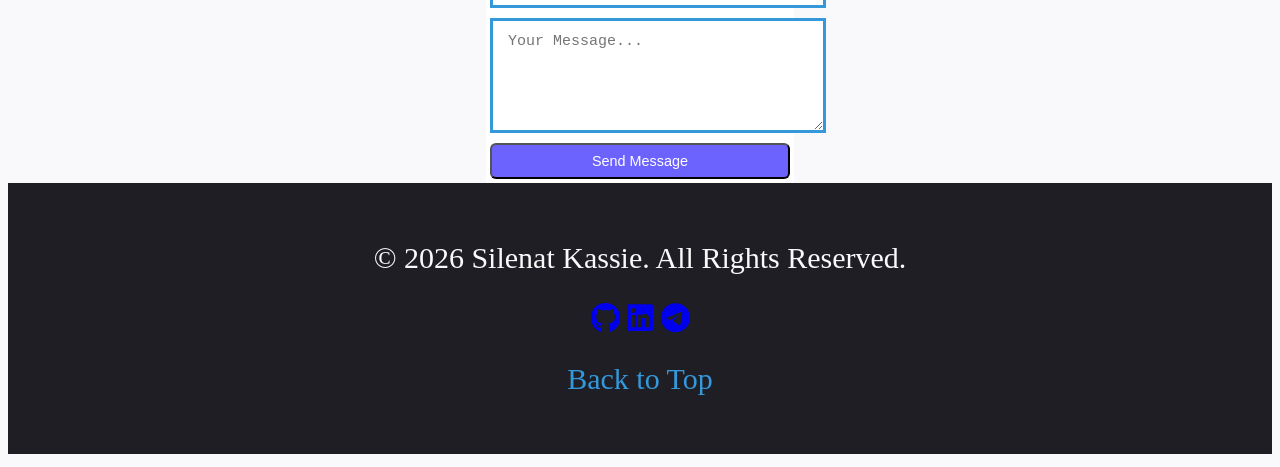
==== commit 80dd2cd9: "Refactor index.html structure and content" ====
--- a/index.html
+++ b/index.html
@@ -10,7 +10,6 @@
 <body>
 
     <header>
-        <div class="logo"><img src="si.jpg" alt="error" height="100px" width="100px">Silenat </div>
         <nav>
             <a href="#home" >Home</a>
             <a href="#about">About</a>
@@ -24,15 +23,17 @@
         </nav>
     </header>
 
-    <section id="home"class="hero" >
-        <div class="hero-content">
-            <h1>Hi, I'm <span>Silenat Kassie</span></h1>
-            <p>3rd Year Computer Science Student & Aspiring Developer</p>
-           <a href="#contact" class="btn primary">Get in Touch</a>
-           <a href="#projects" class="btn">View My Work</a>
-        </div>
-    </section>
-    <br> <br>
+    <section id="home" class="hero">
+      <div class="hero-image">
+        <img src="si.jpg" alt="Silenat Kassie">
+    </div>
+    <div class="hero-content">
+        <h1>Hi, I'm <span>Silenat Kassie</span></h1>
+        <p>3rd Year Computer Science Student & Aspiring Developer</p>
+        <a href="#contact" class="btn primary">Get in Touch</a>
+        <a href="#projects" class="btn">View My Work</a>
+    </div>
+</section>
     
     <section id="about" class="about">
         <h2 class="section-title">About Me</h2>
@@ -103,21 +104,16 @@
     <section id="projects" class="projects-section">
         <h2>My Projects</h2>
         <p class="section-subtitle">Here are some of the recent projects I have built:</p>
-
-        <div class="projects-container">
-            
-            <!-- 1. Hospital Management System -->
+   <div class="projects-container">
+                       <!-- 1. Hospital Management System -->
             <div class="project-card">
                 <div class="project-badge">C++ / Data Structures</div>
                 <h3>Hospital Management System</h3>
                 <p>A console-based system built using Linked Lists, Stacks, and Queues to manage patient records, doctor schedules, and emergency queues efficiently.</p>
-                <div class="project-links">
-                    
+                <div class="project-links">  
                     <a href="https://github.com/silenatkassie6-art/hospital-management-system" target="_blank" class="btn">View Code</a>
-                    
-                </div>
-            </div>
-
+                </div>
+            </div>
             <!-- 2. Smart Study & Course Tracker (ይህ ከ tracker.html ጋር ያገናኘዋል) -->
             <div class="project-card">
                 <div class="project-badge">HTML, CSS & JavaScript</div>
@@ -137,27 +133,22 @@
                 <div class="project-links">
 <a href="https://silenatkassie6-art.github.io/portifolio.css/" target="_blank" rel="noopener noreferrer" class="btn">Live Site</a>
                     <a href="https://github.com/silenatkassie6-art/portifolio.css" target="_blank" rel="noopener noreferrer" class="btn btn-outline">View Code</a>
-                    
-                </div>
-            </div>
-
+                </div>
+            </div>
         </div>
     </section>
     <br><br>
 
-    <section id="skills" class="skills">
+<section id="skills" class="skills">
         <h2 class="section-title">My <span>Skills</span></h2>
         <div class="skills-grid">
             <div class="skill-item">HTML5 & CSS</div>
             <div class="skill-item">JavaScript</div>
             <div class="skill-item">C++ / OOP</div>
-            <div class="skill-item">Data Structures</div>
-            <div class="skill-item">Git & GitHub</div>
-            <div class="skill-item">Problem Solving</div>
+            <div class="skill-item">Data Structures</div>    
         </div>
     </section>
     <br><br>
-
     <section id="experience" class="experience">
         <h2 class="section-title">Academic <span>Experience</span></h2>
         <div class="timeline">
@@ -173,73 +164,56 @@
             </div>
         </div>
     </section>
-    <br><br>
-
-  <section id="contact" class="contact">
-    <h2 class="section-title">Contact <span>Me</span></h2>
-    <p class="section-subtitle">Feel free to reach out to me via phone, Telegram, email, or the form below.</p>
-
-    <div class="contact-container">
-        <!-- 1. ቀጥታ መገናኛ መንገዶች (Direct Contact Info) -->
-        <div class="contact-info">
-            <div class="info-item">
-                <i class="fa-solid fa-phone"></i>
-                <div>
-                    <h4>Name</h4>
-                    <span>Silenat Kassie</span>
-                </div>
-                <div>
-                    <h4>Phone / Call</h4>
-                    <a href="tel:+251927026703"> 0927026703</a>
-                </div>
-            </div>
-
-            <div class="info-item">
-                <i class="fa-brands fa-telegram"></i>
-                <div>
-                    <h4>Telegram</h4>
-                    <a href="https://t.me/kal27_r" target="_blank" rel="noopener noreferrer">@kal27_r</a>
-                </div>
-            </div>
-
-            <div class="info-item">
-                <i class="fa-solid fa-envelope"></i>
-                <div>
-                    <h4>Email</h4>
-                    <a href="mailto:silenatkassie6@gmail.com">silenatkassie6@gmail.com</a>
-                </div>
-            </div>
-
-            <div class="info-item">
-                <i class="fa-brands fa-github"></i>
-                <div>
-                    <h4>GitHub</h4>
-                    <a href="https://github.com/silenatkassie6-art" target="_blank" rel="noopener noreferrer">github.com/silenatkassie6-art</a>
-                </div>
-            </div>
-
-            <div class="info-item">
-                <i class="fa-solid fa-location-dot"></i>
-                <div>
-                    <h4>Location</h4>
-                    <span>Debark / Ethiopia</span>
-                </div>
-            </div>
-        </div>
-
-        <!-- 2. የመልዕክት መላኪያ ፎርም (Contact Form) -->
-        <div class="contact-box">
-            <form action="https://formsubmit.co/silenatkassie6@gmail.com" method="POST">
-                <input type="text" name="name" placeholder="Your Full Name" required>
-                <input type="email" name="email" placeholder="Your Email Address" required>
-                <input type="tel" name="phone" placeholder="Your Phone Number (Optional)">
-                <textarea name="message" rows="5" placeholder="Your Message..." required></textarea>
-                <button type="submit" class="btn primary">Send Message</button>
-            </form>
-        </div>
-    </div>
+ <section id="contact" class="contact-section">
+  <div class="contact-grid">
+    <div class="contact-info-left">
+      <div class="info-item">
+        <div class="contact-row">
+  <span class="icon">📞</span>
+  <div>
+        <strong>Name</strong>
+        <span>Silenat Kassie</span>
+      </div>
+
+      <div class="info-item">
+        <strong>Phone / Call</strong>
+        <a href="tel:+251927026703">0927026703</a>
+      </div>
+
+      <div class="info-item">
+        <strong>Telegram</strong>
+        <a href="https://t.me/kal27_r" target="_blank">@kal27_r</a>
+      </div>
+
+      <div class="info-item">
+        <strong>Email</strong>
+        <a href="mailto:silenatkassie6@gmail.com">silenatkassie6@gmail.com</a>
+      </div>
+
+      <div class="info-item">
+        <strong>GitHub</strong>
+        <a href="https://github.com/silenatkassie6-art" target="_blank">github.com/silenatkassie6-art</a>
+      </div>
+
+      <div class="info-item">
+        <strong>Location</strong>
+        <span>Debark / Ethiopia</span>
+      </div>
+    </div>
+    <div class="contact-box">
+      <form action="https://formsubmit.co/silenatkassie6@gmail.com" method="POST">
+        <input type="hidden" name="_subject" value="New Message from Portfolio!">
+        <input type="hidden" name="_next" value="https://silenatkassie6-art.github.io/portifolio.css/">
+        <input type="text" name="name" placeholder="Your Full Name" required>
+        <input type="email" name="email" placeholder="Your Email Address" required>
+        <input type="tel" name="phone" placeholder="Your Phone Number (Optional)">
+        <textarea name="message" rows="5" placeholder="Your Message..." required></textarea>
+        <button type="submit" class="btn primary">Send Message</button>
+      </form>
+    </div>
+
+  </div>
 </section>
-
     <footer>
         <div class="foot"></div>
         <p>© 2026 Silenat Kassie. All Rights Reserved.</p>
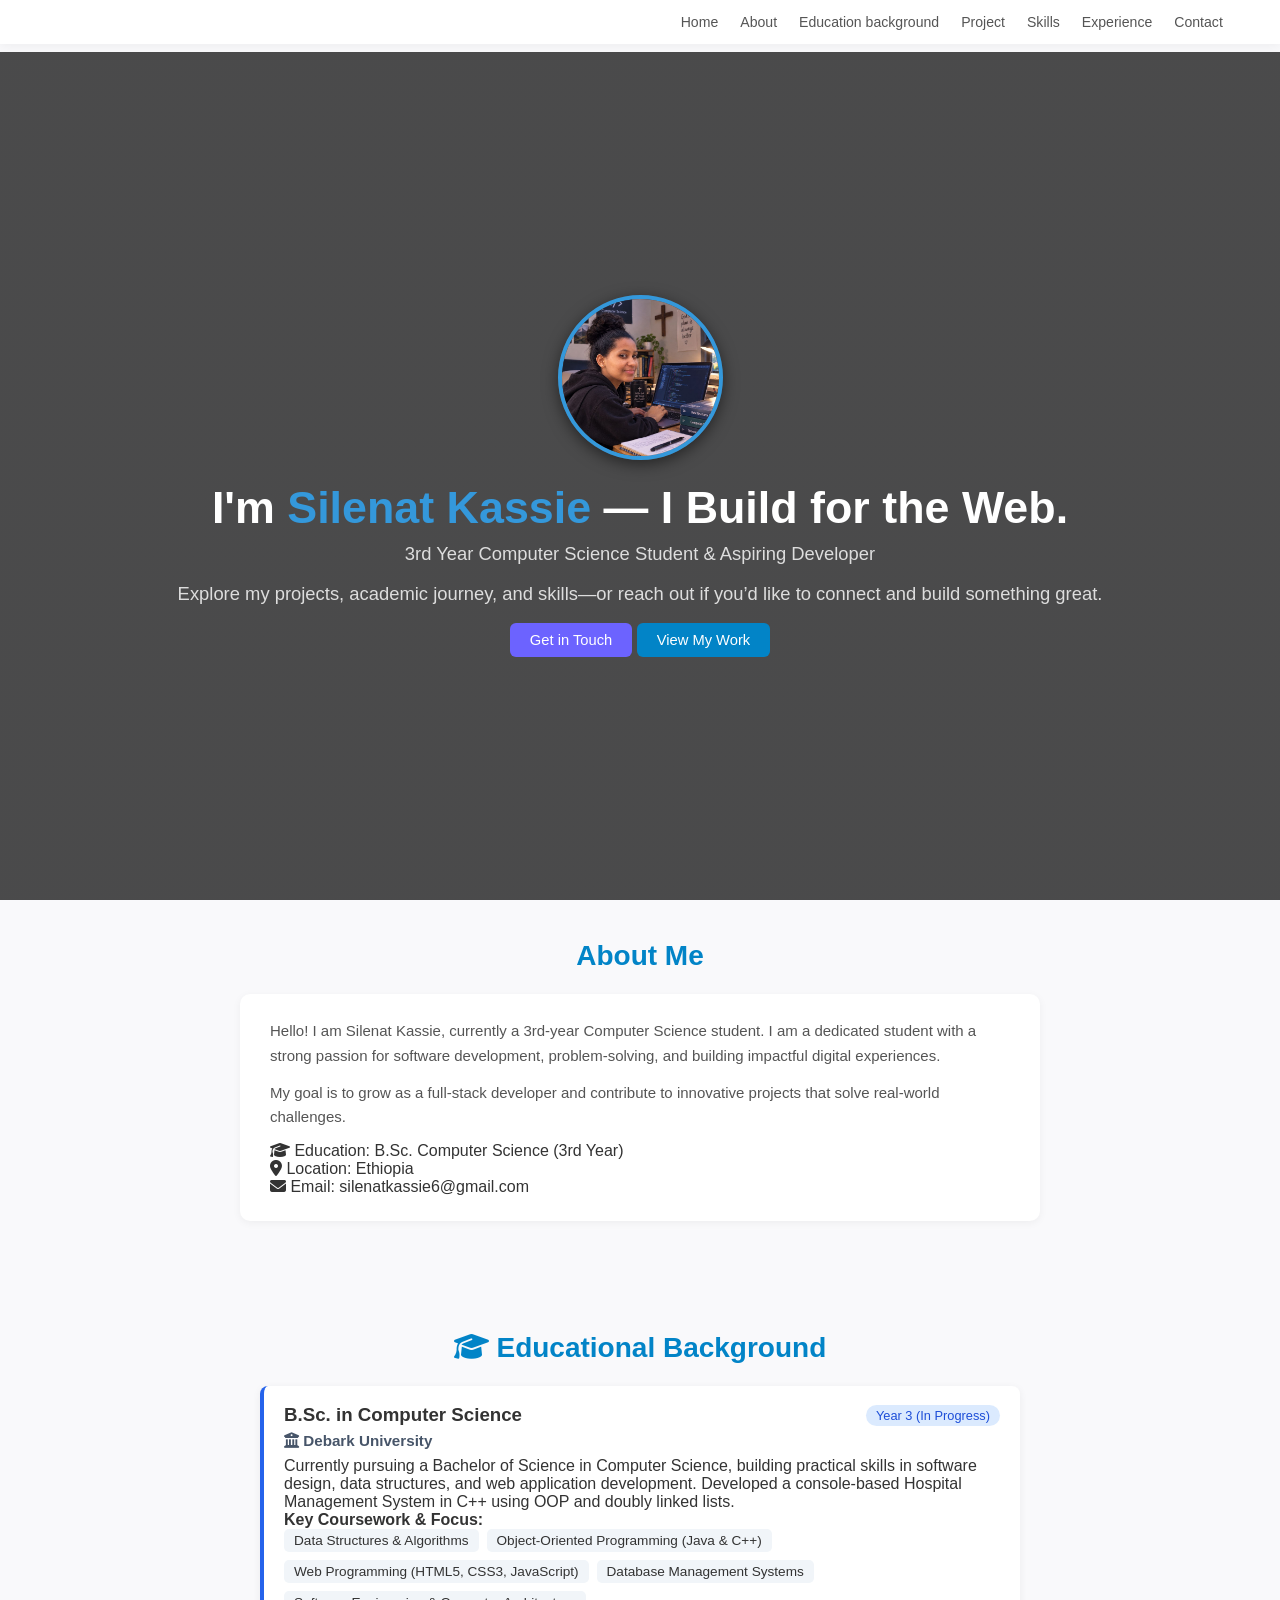
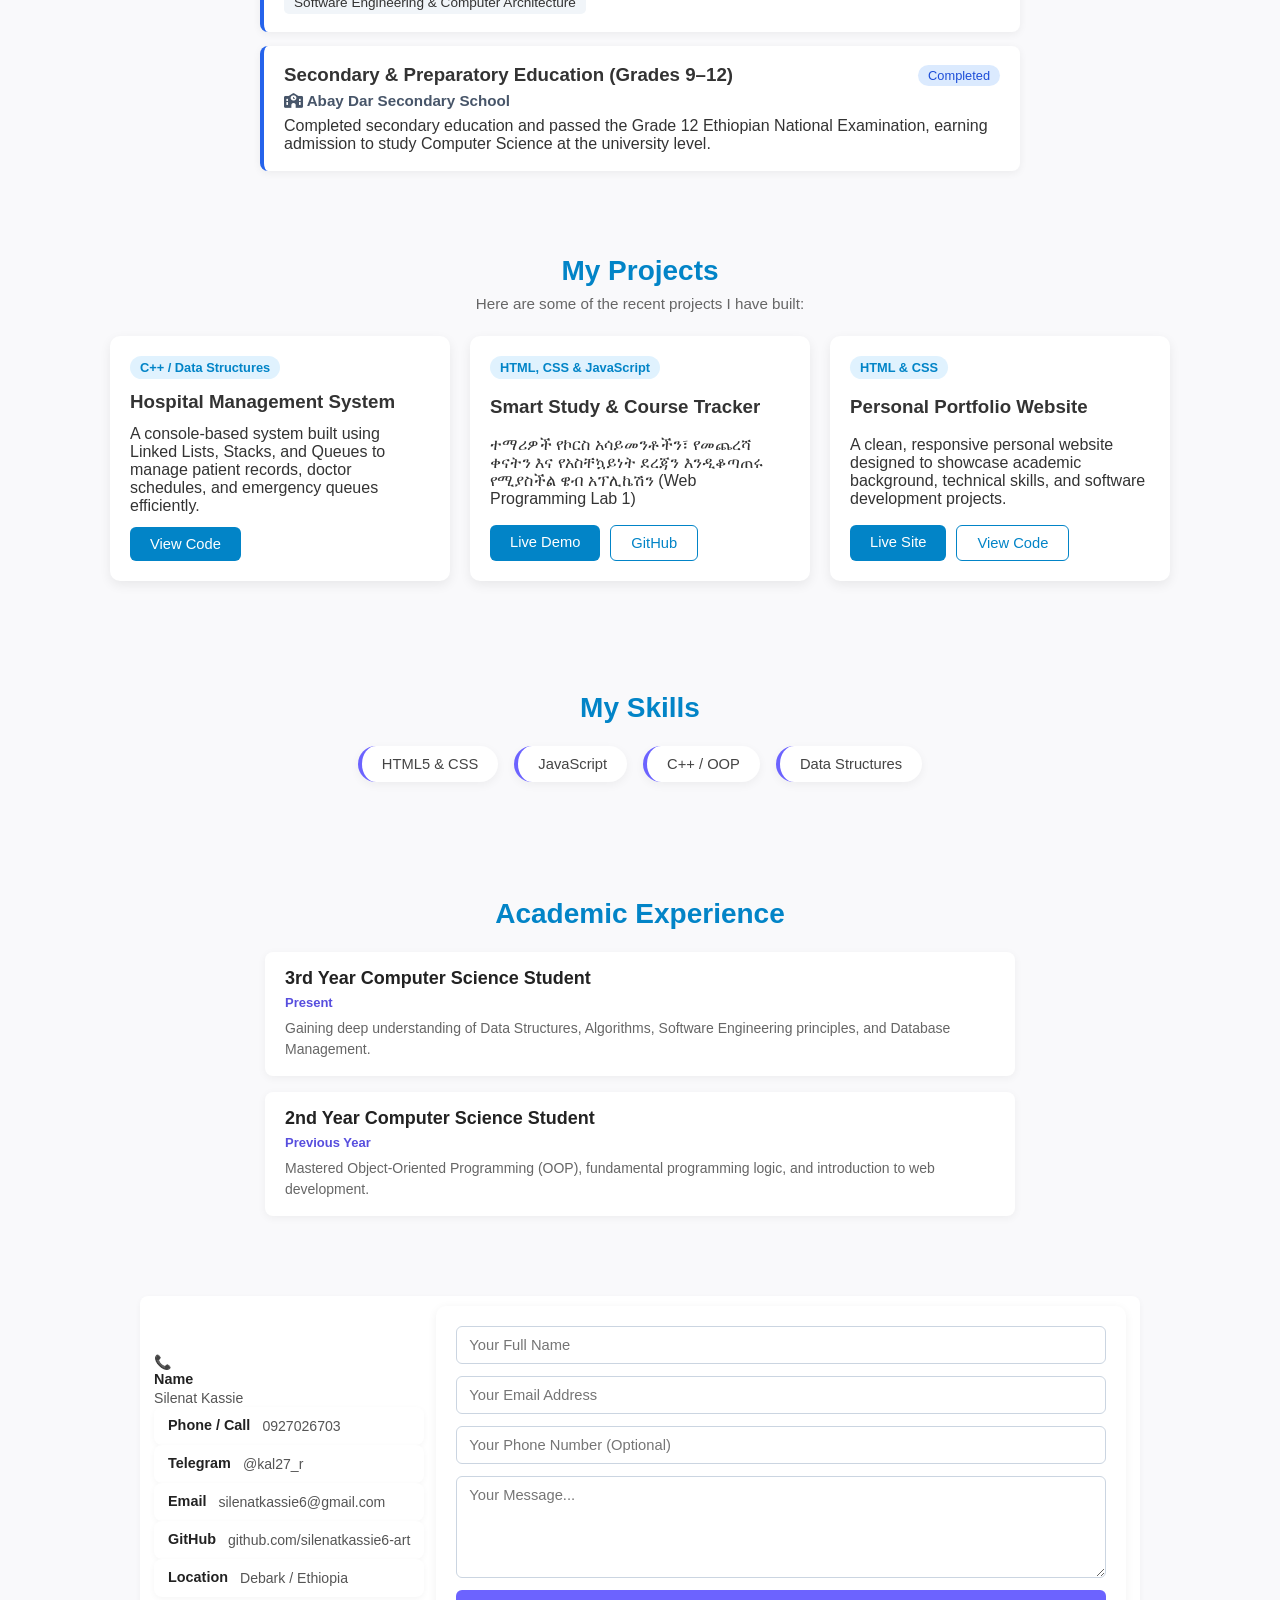
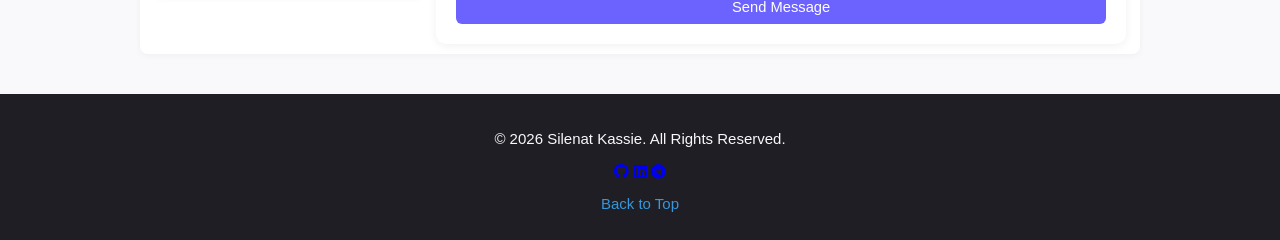
==== commit ae648fd2: "Update index.html" ====
--- a/index.html
+++ b/index.html
@@ -28,8 +28,9 @@
         <img src="si.jpg" alt="Silenat Kassie">
     </div>
     <div class="hero-content">
-        <h1>Hi, I'm <span>Silenat Kassie</span></h1>
+      <h1>I'm <span>Silenat Kassie</span> — I Build for the Web.</h1>
         <p>3rd Year Computer Science Student & Aspiring Developer</p>
+        <p class="hero-sub">Explore my projects, academic journey, and skills—or reach out if you’d like to connect and build something great.</p>
         <a href="#contact" class="btn primary">Get in Touch</a>
         <a href="#projects" class="btn">View My Work</a>
     </div>
--- a/cs.css
+++ b/cs.css
@@ -1,88 +1,122 @@
-
+* {
+    box-sizing: border-box;
+    margin: 0;
+    padding: 0;
+}
+
+html {
+    scroll-behavior: smooth;
+}
 
 body {
     background-color: #f9f9fb;
     color: #333;
-}
-
+    font-family: Arial, sans-serif;
+    padding-top: 52px; /* fixed header ከላይ ያለውን ይዘት እንዳይሸፍን */
+}
+
+/* Header & Navigation */
 header {
     position: fixed;
     top: 0;
     left: 0;
-    width: 80%;
+    width: 100%;
     background: #ffffff;
-    box-shadow: 0 2px 10px rgba(0,0,0,0.05);
-    display: flex;
-  justify-content: flex-end;
-  justify-content: space-between;
+    box-shadow: 0 2px 10px rgba(0, 0, 0, 0.05);
+    display: flex;
+    justify-content: flex-end;
     align-items: center;
-    padding: 2px 8%;
-   z-index: 1000; 
-}
-
-.logo {
-    font-size: 50px;
-    font-weight: 700;
-    color:#1e1e24;
-}
-
-.logo span {
-    color: #574ede;
+    padding: 10px 4%;
+    z-index: 1000;
 }
 
 nav {
     display: flex;
     align-items: center;
-    gap: 30px;
+    gap: 10px;
 }
 
 nav a {
     text-decoration: none;
     color: #555;
     font-weight: 500;
-
-}
-
-nav a:hover, nav a.active {
-    color:#3498db;
-}
-
-
-
-.hero{
-    height: 100vh;
-    background: linear-gradient(rgba(0,0,0,0.6), rgba(0,0,0,0.6)), url('https://images.unsplash.com/photo-1555066931-4365d14bab8c?auto=format&fit=crop&w=1350&q=80') no-repeat center center/cover;
-    display: flex;
+    font-size: 0.88rem;
+    white-space: nowrap;
+    padding: 4px 6px;
+    transition: color 0.3s ease;
+}
+
+nav a:hover,
+nav a.active {
+    color: #3498db;
+}
+
+/* Hero Section */
+.hero {
+    min-height: calc(100vh - 52px);
+    background: linear-gradient(rgba(0, 0, 0, 0.7), rgba(0, 0, 0, 0.7)),
+                url('https://images.unsplash.com/photo-1555066931-4365d14bab8c?auto=format&fit=crop&w=1350&q=80') no-repeat center center/cover;
+    display: flex;
+    flex-direction: column;
     justify-content: center;
     align-items: center;
     text-align: center;
     color: #fff;
-    padding: 0 20px;
+    padding: 30px 20px;
+    gap: 18px;
+}
+
+.logo {
+    font-size: 20px;
+    font-weight: 700;
+    color: #1e1e24;
+}
+
+.logo span {
+    color: #574ede;
+}
+
+.hero-image img {
+    width: 165px;
+    height: 165px;
+    border-radius: 50%;
+    object-fit: cover;
+    border: 4px solid #3498db;
+    box-shadow: 0 4px 15px rgba(0, 0, 0, 0.5);
+}
+
+.hero-content h1 {
+    font-size: 2.8rem;
     margin-bottom: 10px;
 }
 
-.hero-content h1 {
-    font-size: 3rem;
-    margin-bottom: 10px;
-}
-
 .hero-content h1 span {
-    color:#3498db;
+    color: #3498db;
 }
 
 .hero-content p {
-    font-size: 1.2rem;
-    margin-bottom: 20px;
-    color:#ddd;
-}
-
+    font-size: 1.15rem;
+    margin-bottom: 18px;
+    color: #ddd;
+}
+
+/* Buttons */
 .btn {
-    padding: 10px 25px;
-    border-radius: 25px;
+    display: inline-block;
+    padding: 9px 20px;
+    border-radius: 6px;
     text-decoration: none;
+    font-size: 0.92rem;
     font-weight: 500;
-    transition: 0.3s;
-     display: inline-block;
+    background-color: #0284c7;
+    color: #ffffff;
+    border: none;
+    cursor: pointer;
+    transition: background-color 0.3s ease, transform 0.2s ease;
+}
+
+.btn:hover {
+    background-color: #0369a1;
 }
 
 .btn.primary {
@@ -105,135 +139,145 @@
     color: #fff;
 }
 
-
-gap
+.btn-outline {
+    background-color: transparent;
+    color: #0284c7;
+    border: 1.5px solid #0284c7;
+}
+
+.btn-outline:hover {
+    background-color: #0284c7;
+    color: #ffffff;
+}
+
+/* General Sections & Titles (ርቀት የተቀነሰ) */
 section {
-    padding: 100px 10% 80px 10%;
+    padding: 40px 6%;
 }
 
 .section-title {
     text-align: center;
-    font-size: 32px;
-    margin-bottom: 50px;
-    color:#0284c7;
-}
-
-
-
-about
-.about-container {
-    max-width: 800px;
-    margin: 0 auto;
-    background: #fff;
-    padding: 40px;
-    border-radius: 10px;
-color: #0284c7;
-}
-
-.about-text p {
-    font-size: 16px;
-    line-height: 1.8;
-    color: #666;
-    margin-bottom: 20px;
-}
-.education-section {
-  padding: 40px 20px;
-  max-width: 800px;
-  margin: auto;
-}
-
-.section-title {
-  text-align: center;
-  margin-bottom: 25px;
-  color: #1e293b;
-}
-
-.education-card {
-  background: #ffffff;
-  padding: 20px;
-  margin-bottom: 18px;
-  border-left: 4px solid #2563eb;
-  border-radius: 8px;
-  box-shadow: 0 2px 8px rgba(0, 0, 0, 0.08);
-}
-
-.edu-header {
-  display: flex;
-  justify-content: space-between;
-  align-items: center;
-  flex-wrap: wrap;
-}
-
-.edu-status {
-  background: #dbeafe;
-  color: #1d4ed8;
-  font-size: 0.8rem;
-  padding: 3px 10px;
-  border-radius: 12px;
-}
-
-.institution {
-  color: #475569;
-  margin: 6px 0 10px;
-}
-
-.courses-list ul {
-  display: flex;
-  flex-wrap: wrap;
-  gap: 8px;
-  list-style: none;
-  padding: 0;
-}
-
-.courses-list li {
-  background: #f1f5f9;
-  padding: 4px 10px;
-  border-radius: 5px;
-  font-size: 0.85rem;
-}
-
-.projects-section {
-    max-width: 1100px;
-    margin: 50px auto;
-    padding: 0 20px;
-}
-
-.projects-section h2 {
-    text-align: center;
-    font-size: 2rem;
-    color: #0369a1;
-    margin-bottom: 10px;
+    font-size: 28px;
+    margin-bottom: 22px;
+    color: #0284c7;
 }
 
 .section-subtitle {
     text-align: center;
     color: #666;
-    margin-bottom: 40px;
-}
-
-/* ካርዶቹን ጎን ለጎን የሚያስቀምጥ Grid */
+    margin-bottom: 24px;
+    font-size: 0.95rem;
+}
+
+/* About Section */
+.about-container {
+    max-width: 800px;
+    margin: 0 auto;
+    background: #fff;
+    padding: 25px 30px;
+    border-radius: 10px;
+    box-shadow: 0 2px 8px rgba(0, 0, 0, 0.05);
+}
+
+.about-text p {
+    font-size: 15px;
+    line-height: 1.65;
+    color: #555;
+    margin-bottom: 12px;
+}
+
+.about-text p:last-child {
+    margin-bottom: 0;
+}
+
+/* Education Section */
+.education-section {
+    padding: 35px 20px;
+    max-width: 800px;
+    margin: 0 auto;
+}
+
+.education-card {
+    background: #ffffff;
+    padding: 18px 20px;
+    margin-bottom: 14px;
+    border-left: 4px solid #2563eb;
+    border-radius: 8px;
+    box-shadow: 0 2px 8px rgba(0, 0, 0, 0.06);
+}
+
+.edu-header {
+    display: flex;
+    justify-content: space-between;
+    align-items: center;
+    flex-wrap: wrap;
+    gap: 8px;
+}
+
+.edu-status {
+    background: #dbeafe;
+    color: #1d4ed8;
+    font-size: 0.8rem;
+    padding: 3px 10px;
+    border-radius: 12px;
+}
+
+.institution {
+    color: #475569;
+    margin: 6px 0 8px;
+    font-size: 0.95rem;
+}
+
+.courses-list ul {
+    display: flex;
+    flex-wrap: wrap;
+    gap: 8px;
+    list-style: none;
+    padding: 0;
+}
+
+.courses-list li {
+    background: #f1f5f9;
+    padding: 4px 10px;
+    border-radius: 5px;
+    font-size: 0.85rem;
+}
+
+/* Projects Section */
+.projects-section {
+    max-width: 1100px;
+    margin: 0 auto;
+    padding: 35px 20px;
+}
+
+.projects-section h2 {
+    text-align: center;
+    font-size: 28px;
+    color: #0284c7;
+    margin-bottom: 8px;
+}
+
 .projects-container {
     display: grid;
-    grid-template-columns: repeat(auto-fit, minmax(300px, 1fr));
-    gap: 25px;
-}
-
-/* የእያንዳንዱ ፕሮጀክት ካርድ ዲዛይን */
+    grid-template-columns: repeat(auto-fit, minmax(280px, 1fr));
+    gap: 20px;
+}
+
 .project-card {
     background-color: #ffffff;
     border-radius: 10px;
-    padding: 25px;
-    box-shadow: 0 4px 12px red;
+    padding: 20px;
+    box-shadow: 0 4px 12px rgba(0, 0, 0, 0.07);
     transition: transform 0.3s ease, box-shadow 0.3s ease;
     display: flex;
     flex-direction: column;
     justify-content: space-between;
-}
-
-/* ማውሱ ካርዱ ላይ ሲያርፍ ወደ ላይ ከፍ እንዲል */
+    gap: 12px;
+}
+
 .project-card:hover {
-    transform: translateY(-6px);
-    box-shadow: 0 8px 20px rgba(0, 0, 0, 0.12);
+    transform: translateY(-4px);
+    box-shadow: 0 8px 18px rgba(0, 0, 0, 0.12);
 }
 
 .project-badge {
@@ -244,141 +288,178 @@
     font-weight: 600;
     padding: 4px 10px;
     border-radius: 20px;
-    margin-bottom: 12px;
     width: fit-content;
 }
 
-
-/* የቁልፎች (Buttons) ዲዛይን */
 .project-links {
     display: flex;
     gap: 10px;
-}
-
-.btn {
-    display: inline-block;
-    text-decoration: none;
-    background-color: #0284c7;
-    color: #ffffff;
-    padding: 8px 16px;
-    border-radius: 6px;
-    font-size: 0.9rem;
-    font-weight: 500;
-    transition: background-color 0.3s ease;
-}
-
-.btn:hover {
-    background-color: #0369a1;
-}
-
-.btn-outline {
-    background-color: transparent;
-    color: #0284c7;
-    border: 1.5px solid #0284c7;
-}
-
-.btn-outline:hover {
-    background-color: #0284c7;
-    color: #ffffff;
-}
-
-
+    flex-wrap: wrap;
+}
+
+/* Skills Section */
 .skills-grid {
     display: flex;
     flex-wrap: wrap;
     justify-content: center;
-    gap: 30px;
-    max-width: 700px;
+    gap: 16px;
+    max-width: 750px;
     margin: 0 auto;
 }
 
 .skill-item {
     background: #fff;
-    padding: 12px 25px;
+    padding: 10px 20px;
     border-radius: 20px;
-    box-shadow: 0 3px 10px rgba(0,0,0,0.05);
+    box-shadow: 0 3px 10px rgba(0, 0, 0, 0.05);
     font-weight: 500;
     color: #444;
     border-left: 4px solid #6c63ff;
-}
-
+    font-size: 0.92rem;
+}
+
+/* Experience / Timeline */
 .timeline {
-    max-width: 700px;
-    margin: 0 auto;
-  
+    max-width: 750px;
+    margin: 0 auto;
+    display: flex;
+    flex-direction: column;
+    gap: 16px;
+}
+
+.timeline-item {
+    background: #ffffff;
+    padding: 16px 20px;
+    border-radius: 8px;
+    box-shadow: 0 2px 8px rgba(0, 0, 0, 0.05);
 }
 
 .timeline-item h3 {
     font-size: 18px;
     color: #222;
+    margin-bottom: 4px;
 }
 
 .timeline-item span {
     font-size: 13px;
     color: #574ede;
     font-weight: 600;
-    
-    margin-bottom: 10px;
+    margin-bottom: 8px;
+    display: inline-block;
 }
 
 .timeline-item p {
     font-size: 14px;
     color: #666;
-}
-.contact-box {
-    max-width: 300px;
-    margin: 0 auto;
-    background: #fff;
-    padding: 4px;
-  
-   
-}
-
-.contact-box form {
+    line-height: 1.5;
+}
+
+/* Contact Section */
+.contact-grid {
+    display: flex;
+    flex-wrap: wrap;
+    gap: 24px;
+    max-width: 1000px;
+    margin: 0 auto;
+    align-items: flex-start;
+}
+
+.contact-info-left {
+    flex: 1;
+    min-width: 260px;
     display: flex;
     flex-direction: column;
     gap: 10px;
-    
-}
-
-.contact-box input, 
+}
+
+.info-item {
+    display: flex;
+    align-items: center;
+    gap: 12px;
+    padding: 10px 14px;
+    background: #ffffff;
+    border-radius: 8px;
+    box-shadow: 0 2px 6px rgba(0, 0, 0, 0.04);
+}
+
+.info-item i {
+    font-size: 1.2rem;
+    color: #38bdf8;
+}
+
+.info-item h4,
+.info-item strong {
+    display: block;
+    margin-bottom: 2px;
+    font-size: 0.9rem;
+    color: #222;
+}
+
+.info-item a,
+.info-item span {
+    text-decoration: none;
+    color: #555;
+    font-size: 0.88rem;
+}
+
+.contact-box {
+    flex: 1.2;
+    min-width: 280px;
+    background: #ffffff;
+    padding: 20px;
+    border-radius: 10px;
+    box-shadow: 0 2px 10px rgba(0, 0, 0, 0.06);
+}
+
+.contact-box form {
+    display: flex;
+    flex-direction: column;
+    gap: 12px;
+}
+
+.contact-box input,
 .contact-box textarea {
     width: 100%;
-    padding: 12px 15px;
-    border: 3px solid #3498db;
-    font-size: 15px;
-}
-
-.contact-box input:focus, 
-.contact-box textarea:focus {
-    border-color: #6c63ff;
-}
+    padding: 10px 12px;
+    border: 1px solid #cbd5e1;
+    border-radius: 6px;
+    font-family: inherit;
+    font-size: 0.92rem;
+}
+
+/* Footer */
 footer {
     background: #1e1e24;
     color: #f9f9fb;
-    padding: 30px 20px;
+    padding: 24px 20px;
     text-align: center;
-    font-size: 30px;
-    line-height:1;
+    font-size: 15px;
+    line-height: 1.5;
 }
 
 footer p a {
     color: #3498db;
     text-decoration: none;
-    font-weight: 2px;
+    font-weight: 500;
 }
 
 footer p a:hover {
     text-decoration: underline;
 }
-.foot a{
-    color:#574ede;
-    size: 1px;
-    position: 1.5s;
-    display: flex;
-    gap: 200px;
-  transform: translateY(-3px);}
+
 .foot {
     display: flex;
+    justify-content: center;
     gap: 20px;
-}+    margin-top: 10px;
+}
+
+.foot a {
+    color: #574ede;
+    text-decoration: none;
+    transition: transform 0.3s ease;
+}
+
+.foot a:hover {
+    transform: translateY(-3px);
+}
